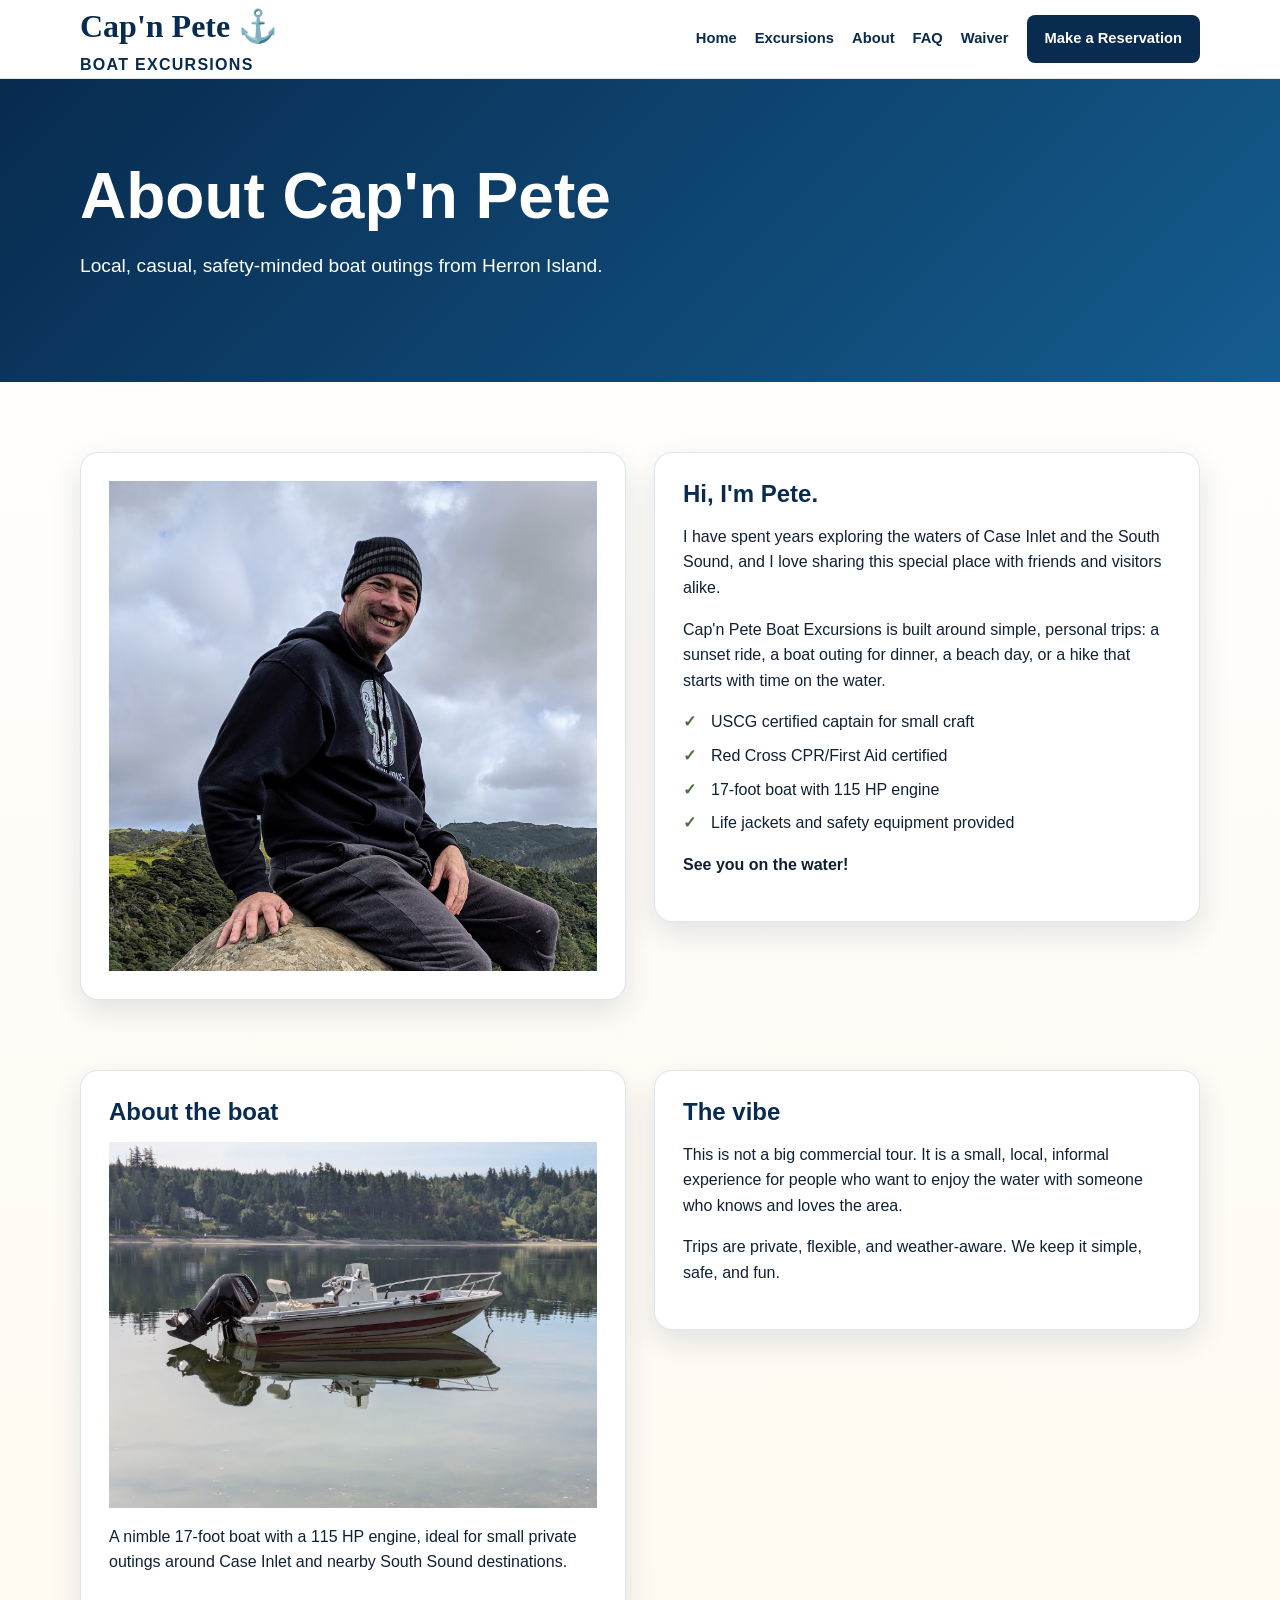
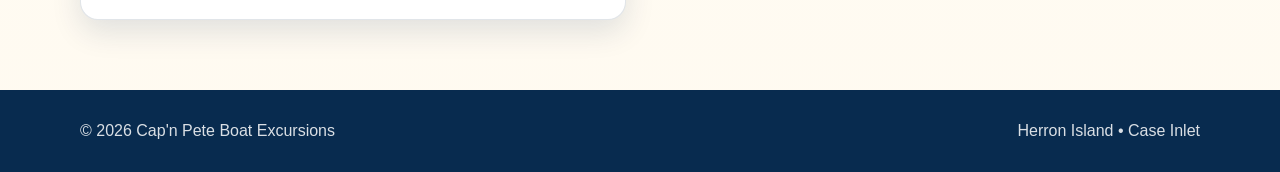
==== about.html @ d1544756 "Add files via upload" ====
<!doctype html><html lang="en"><head>
    <link rel="icon" href="images/favicon.png">
    <meta charset="utf-8"><meta name="viewport" content="width=device-width, initial-scale=1"><title>About Cap'n Pete</title><link rel="stylesheet" href="styles.css"></head><body>
<header class="site-header"><div class="container nav"><a class="logo" href="index.html"><span>Cap'n Pete ⚓</span>Boat Excursions</a><nav class="nav-links"><a href="index.html">Home</a><a href="excursions.html">Excursions</a><a href="about.html">About</a><a href="faq.html">FAQ</a><a href="waiver.html">Waiver</a><a href="contact.html" class="button">Make a Reservation</a></nav></div></header>
<main><section class="page-hero"><div class="container"><h1>About Cap'n Pete</h1><p>Local, casual, safety-minded boat outings from Herron Island.</p></div></section>
<section class="section"><div class="container two-col"><div class="panel"><img src="images/captain-pete.png" alt="Cap'n Pete smiling on a deck"></div><div class="panel"><h2>Hi, I'm Pete.</h2><p>I have spent years exploring the waters of Case Inlet and the South Sound, and I love sharing this special place with friends and visitors alike.</p><p>Cap'n Pete Boat Excursions is built around simple, personal trips: a sunset ride, a boat outing for dinner, a beach day, or a hike that starts with time on the water.</p><ul class="check"><li>USCG certified captain for small craft</li><li>Red Cross CPR/First Aid certified</li><li>17-foot boat with 115 HP engine</li><li>Life jackets and safety equipment provided</li></ul><p><strong>See you on the water!</strong></p></div></div></section>
<section class="section" style="padding-top:0"><div class="container two-col"><div class="panel"><h2>About the boat</h2><img src="images/boat-profile.png" alt="17-foot boat on calm water"><p>A nimble 17-foot boat with a 115 HP engine, ideal for small private outings around Case Inlet and nearby South Sound destinations.</p></div><div class="panel"><h2>The vibe</h2><p>This is not a big commercial tour. It is a small, local, informal experience for people who want to enjoy the water with someone who knows and loves the area.</p><p>Trips are private, flexible, and weather-aware. We keep it simple, safe, and fun.</p></div></div></section>
</main><footer class="footer"><div class="container footer-inner"><div>© 2026 Cap'n Pete Boat Excursions</div><div>Herron Island • Case Inlet</div></div></footer></body></html>
---- styles.css ----
:root {
  --navy: #082b4f;
  --blue: #145c8f;
  --sky: #dbeefb;
  --cream: #fffaf0;
  --sand: #f3eadc;
  --green: #4d6b3f;
  --gold: #e7b54b;
  --ink: #102033;
  --muted: #5d6b78;
  --white: #ffffff;
  --shadow: 0 12px 30px rgba(8, 43, 79, 0.12);
  --radius: 18px;
}

* { box-sizing: border-box; }
html { scroll-behavior: smooth; }
body {
  margin: 0;
  font-family: Arial, Helvetica, sans-serif;
  color: var(--ink);
  background: linear-gradient(180deg, #fff 0%, var(--cream) 100%);
  line-height: 1.6;
}
img { max-width: 100%; display: block; }
a { color: var(--blue); text-decoration: none; }
a:hover { text-decoration: underline; }
.container { width: min(1120px, calc(100% - 32px)); margin: 0 auto; }

.site-header {
  position: sticky;
  top: 0;
  z-index: 10;
  background: rgba(255,255,255,.95);
  backdrop-filter: blur(10px);
  border-bottom: 1px solid rgba(8,43,79,.12);
}
.nav {
  min-height: 78px;
  display: flex;
  justify-content: space-between;
  align-items: center;
  gap: 24px;
}
.logo { color: var(--navy); font-weight: 800; letter-spacing: .08em; text-transform: uppercase; }
.logo span { display: block; font-family: Georgia, serif; font-size: 2rem; letter-spacing: 0; text-transform: none; }
.nav-links { display: flex; gap: 18px; align-items: center; flex-wrap: wrap; justify-content: flex-end; }
.nav-links a { color: var(--navy); font-weight: 700; font-size: .92rem; }
.button, button {
  display: inline-block;
  background: var(--navy);
  color: var(--white) !important;
  border: 0;
  padding: 12px 18px;
  border-radius: 8px;
  font-weight: 800;
  cursor: pointer;
  text-decoration: none !important;
}
.button.secondary { background: var(--green); }
.button.light { background: var(--white); color: var(--navy) !important; }

.hero {
  min-height: 620px;
  display: flex;
  align-items: center;
  background-image: linear-gradient(90deg, rgba(8,43,79,.78) 0%, rgba(8,43,79,.42) 45%, rgba(8,43,79,.08) 100%), url('images/hero-boat.png');
  background-size: cover;
  background-position: center;
  color: white;
}
.hero-card { max-width: 620px; padding: 72px 0; }
.eyebrow { color: var(--gold); text-transform: uppercase; font-weight: 900; letter-spacing: .14em; }
h1, h2, h3 { line-height: 1.1; color: var(--navy); margin: 0 0 16px; }
.hero h1 { color: white; font-size: clamp(3rem, 7vw, 6.4rem); letter-spacing: -0.05em; }
.hero .script { color: var(--gold); font-family: Georgia, serif; font-style: italic; font-size: clamp(2rem, 4vw, 3.2rem); margin-top: -10px; }
.hero p { font-size: 1.25rem; max-width: 520px; }
.hero-actions { display: flex; gap: 12px; flex-wrap: wrap; margin-top: 28px; }

.band { background: var(--navy); color: white; padding: 24px 0; }
.feature-grid { display: grid; grid-template-columns: repeat(4, 1fr); gap: 18px; }
.feature { display: flex; gap: 12px; align-items: flex-start; }
.icon { font-size: 2rem; }
.feature strong { display: block; }
.feature p { margin: 0; color: rgba(255,255,255,.85); }

.section { padding: 70px 0; }
.section-title { text-align: center; margin-bottom: 34px; }
.section-title h2 { font-size: clamp(2rem, 4vw, 3rem); }
.section-title p { color: var(--muted); margin: 0 auto; max-width: 720px; }

.cards { display: grid; grid-template-columns: repeat(4, 1fr); gap: 18px; }
.card {
  background: white;
  border: 1px solid rgba(8,43,79,.12);
  border-radius: var(--radius);
  box-shadow: var(--shadow);
  overflow: hidden;
}
.card-body { padding: 22px; }
.card h3 { font-size: 1.25rem; }
.price { font-size: 2rem; font-weight: 900; color: var(--green); margin: 6px 0; }
.small { color: var(--muted); font-size: .95rem; }
.badge { display: inline-block; padding: 4px 10px; border-radius: 999px; background: var(--sky); color: var(--navy); font-weight: 800; font-size: .8rem; }

.two-col { display: grid; grid-template-columns: 1fr 1fr; gap: 28px; align-items: start; }
.panel { background: white; border: 1px solid rgba(8,43,79,.12); border-radius: var(--radius); padding: 28px; box-shadow: var(--shadow); }
ul.check { padding: 0; list-style: none; }
ul.check li { margin: 8px 0; padding-left: 28px; position: relative; }
ul.check li::before { content: '✓'; position: absolute; left: 0; color: var(--green); font-weight: 900; }

.page-hero { background: linear-gradient(135deg, var(--navy), var(--blue)); color: white; padding: 82px 0; }
.page-hero h1 { color: white; font-size: clamp(2.5rem, 5vw, 4rem); }
.page-hero p { max-width: 760px; font-size: 1.2rem; }

.excursion-detail { display: grid; grid-template-columns: 280px 1fr; gap: 28px; padding: 28px 0; border-bottom: 1px solid rgba(8,43,79,.15); }
.excursion-detail:last-child { border-bottom: 0; }
.meta { background: var(--sand); border-radius: var(--radius); padding: 20px; }
.meta strong { display: block; color: var(--navy); }

form { display: grid; gap: 14px; }
label { font-weight: 800; color: var(--navy); }
input, textarea, select {
  width: 100%; padding: 12px; border-radius: 8px; border: 1px solid rgba(8,43,79,.25); font: inherit;
}
textarea { min-height: 130px; }
.notice { background: var(--sky); border-left: 6px solid var(--blue); padding: 16px; border-radius: 10px; }
.waiver-box { background: #fff; border: 2px solid var(--navy); padding: 28px; border-radius: 12px; }
.signature-grid { display: grid; grid-template-columns: repeat(2, 1fr); gap: 18px; margin-top: 24px; }
.signature-line { border-bottom: 1px solid var(--ink); height: 40px; }

.footer { background: var(--navy); color: rgba(255,255,255,.85); padding: 28px 0; }
.footer a { color: white; }
.footer-inner { display: flex; justify-content: space-between; gap: 18px; flex-wrap: wrap; }

@media (max-width: 900px) {
  .feature-grid, .cards, .two-col { grid-template-columns: 1fr 1fr; }
  .excursion-detail { grid-template-columns: 1fr; }
  .hero { min-height: 560px; background-position: center; }
}
@media (max-width: 640px) {
  .nav { align-items: flex-start; flex-direction: column; padding: 16px 0; }
  .nav-links { justify-content: flex-start; gap: 12px; }
  .feature-grid, .cards, .two-col, .signature-grid { grid-template-columns: 1fr; }
  .hero h1 { font-size: 3.3rem; }
  .hero { min-height: 540px; }
}

@media print {
  .site-header, .footer, .no-print { display: none !important; }
  body { background: white; color: black; }
  .waiver-box { border: 1px solid black; box-shadow: none; }
}
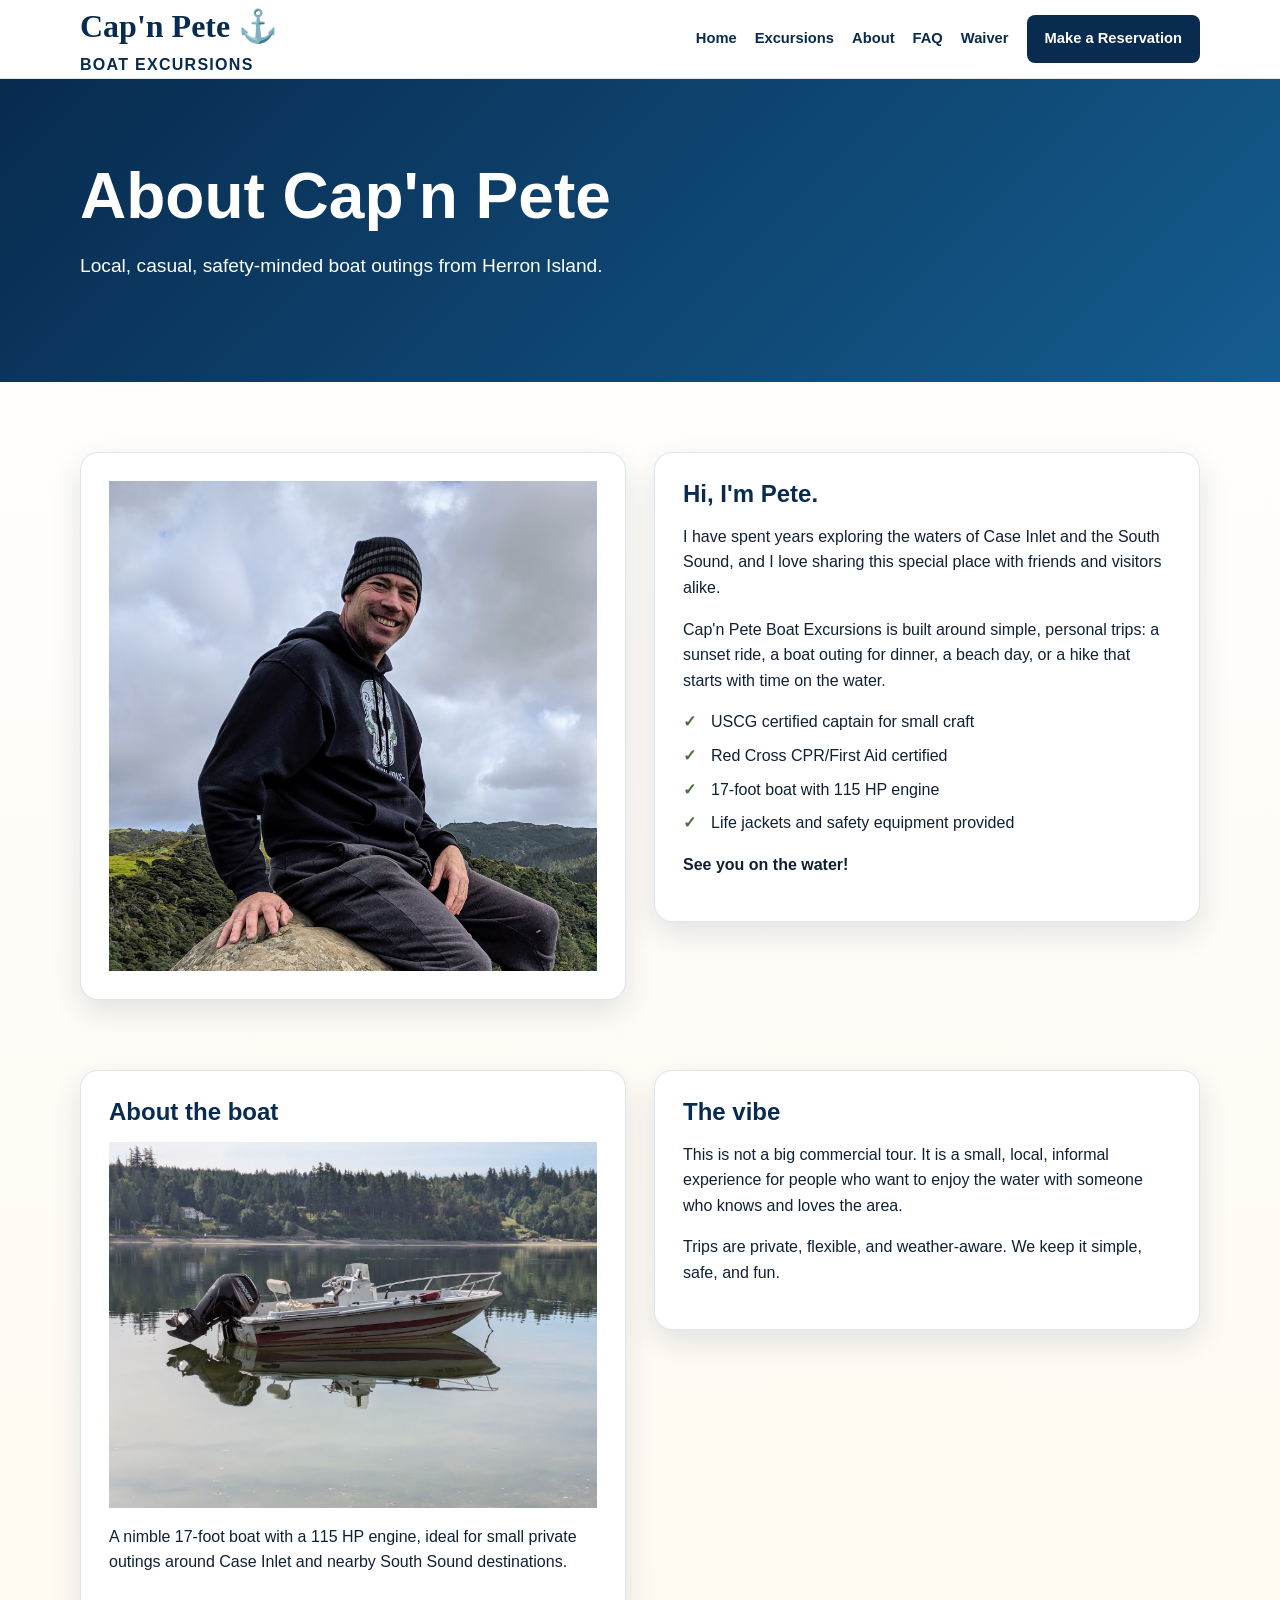
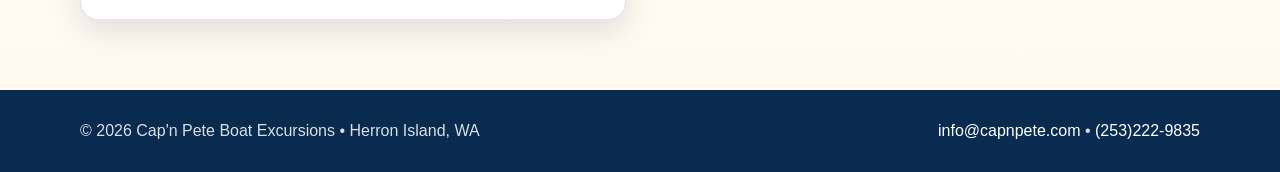
==== commit b03ca1bd: "Add files via upload" ====
--- a/about.html
+++ b/about.html
@@ -5,4 +5,6 @@
 <main><section class="page-hero"><div class="container"><h1>About Cap'n Pete</h1><p>Local, casual, safety-minded boat outings from Herron Island.</p></div></section>
 <section class="section"><div class="container two-col"><div class="panel"><img src="images/captain-pete.png" alt="Cap'n Pete smiling on a deck"></div><div class="panel"><h2>Hi, I'm Pete.</h2><p>I have spent years exploring the waters of Case Inlet and the South Sound, and I love sharing this special place with friends and visitors alike.</p><p>Cap'n Pete Boat Excursions is built around simple, personal trips: a sunset ride, a boat outing for dinner, a beach day, or a hike that starts with time on the water.</p><ul class="check"><li>USCG certified captain for small craft</li><li>Red Cross CPR/First Aid certified</li><li>17-foot boat with 115 HP engine</li><li>Life jackets and safety equipment provided</li></ul><p><strong>See you on the water!</strong></p></div></div></section>
 <section class="section" style="padding-top:0"><div class="container two-col"><div class="panel"><h2>About the boat</h2><img src="images/boat-profile.png" alt="17-foot boat on calm water"><p>A nimble 17-foot boat with a 115 HP engine, ideal for small private outings around Case Inlet and nearby South Sound destinations.</p></div><div class="panel"><h2>The vibe</h2><p>This is not a big commercial tour. It is a small, local, informal experience for people who want to enjoy the water with someone who knows and loves the area.</p><p>Trips are private, flexible, and weather-aware. We keep it simple, safe, and fun.</p></div></div></section>
-</main><footer class="footer"><div class="container footer-inner"><div>© 2026 Cap'n Pete Boat Excursions</div><div>Herron Island • Case Inlet</div></div></footer></body></html>
+</main>
+<footer class="footer"><div class="container footer-inner"><div>© 2026 Cap'n Pete Boat Excursions • Herron Island, WA</div><div><a href="mailto:info@capnpete.com">info@capnpete.com</a> • <a href="tel:12532229835">(253)222-9835</a></div></div></footer>
+</body></html>
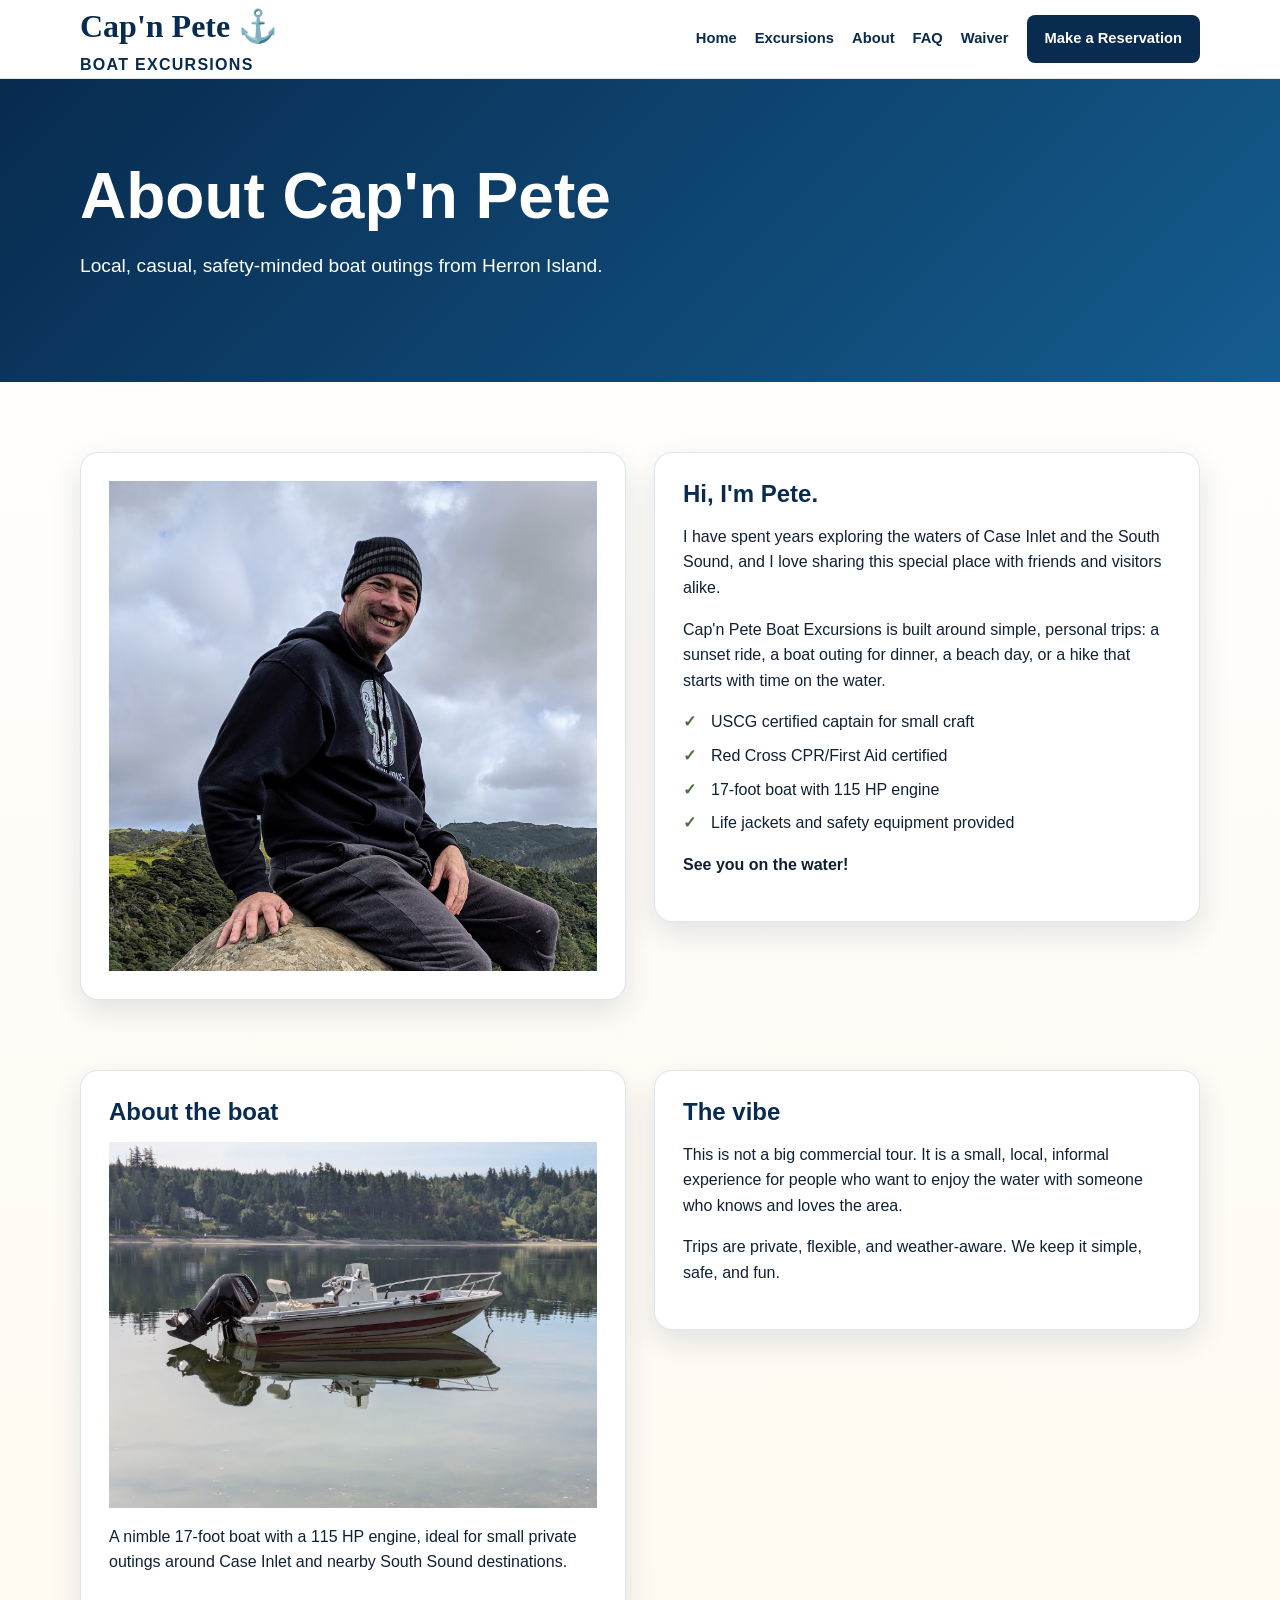
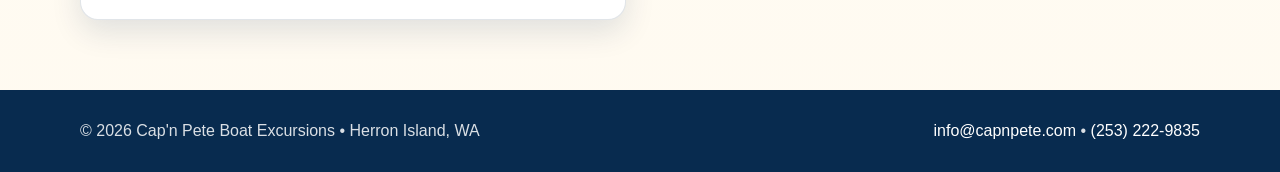
==== commit d82f6041: "Add files via upload" ====
--- a/about.html
+++ b/about.html
@@ -6,5 +6,5 @@
 <section class="section"><div class="container two-col"><div class="panel"><img src="images/captain-pete.png" alt="Cap'n Pete smiling on a deck"></div><div class="panel"><h2>Hi, I'm Pete.</h2><p>I have spent years exploring the waters of Case Inlet and the South Sound, and I love sharing this special place with friends and visitors alike.</p><p>Cap'n Pete Boat Excursions is built around simple, personal trips: a sunset ride, a boat outing for dinner, a beach day, or a hike that starts with time on the water.</p><ul class="check"><li>USCG certified captain for small craft</li><li>Red Cross CPR/First Aid certified</li><li>17-foot boat with 115 HP engine</li><li>Life jackets and safety equipment provided</li></ul><p><strong>See you on the water!</strong></p></div></div></section>
 <section class="section" style="padding-top:0"><div class="container two-col"><div class="panel"><h2>About the boat</h2><img src="images/boat-profile.png" alt="17-foot boat on calm water"><p>A nimble 17-foot boat with a 115 HP engine, ideal for small private outings around Case Inlet and nearby South Sound destinations.</p></div><div class="panel"><h2>The vibe</h2><p>This is not a big commercial tour. It is a small, local, informal experience for people who want to enjoy the water with someone who knows and loves the area.</p><p>Trips are private, flexible, and weather-aware. We keep it simple, safe, and fun.</p></div></div></section>
 </main>
-<footer class="footer"><div class="container footer-inner"><div>© 2026 Cap'n Pete Boat Excursions • Herron Island, WA</div><div><a href="mailto:info@capnpete.com">info@capnpete.com</a> • <a href="tel:12532229835">(253)222-9835</a></div></div></footer>
+<footer class="footer"><div class="container footer-inner"><div>© 2026 Cap'n Pete Boat Excursions • Herron Island, WA</div><div><a href="mailto:info@capnpete.com">info@capnpete.com</a> • <a href="tel:12532229835">(253) 222-9835</a></div></div></footer>
 </body></html>
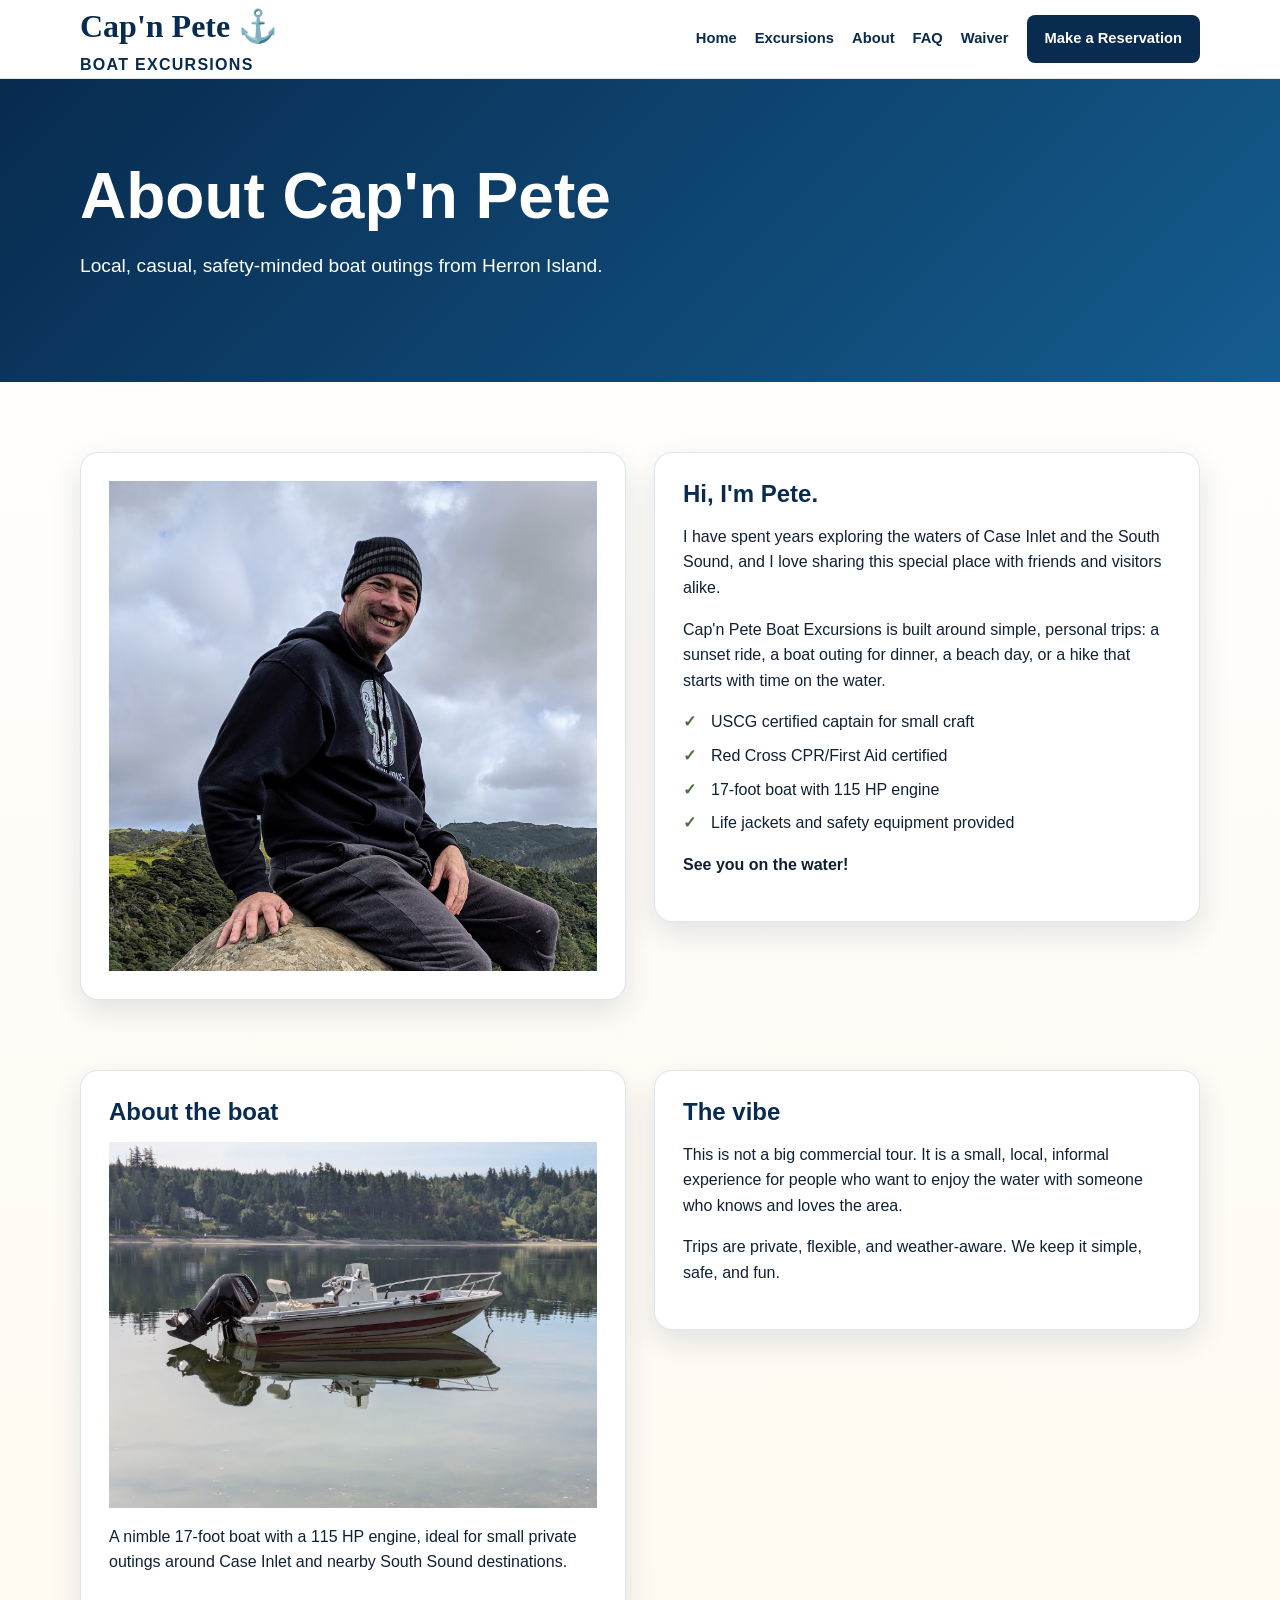
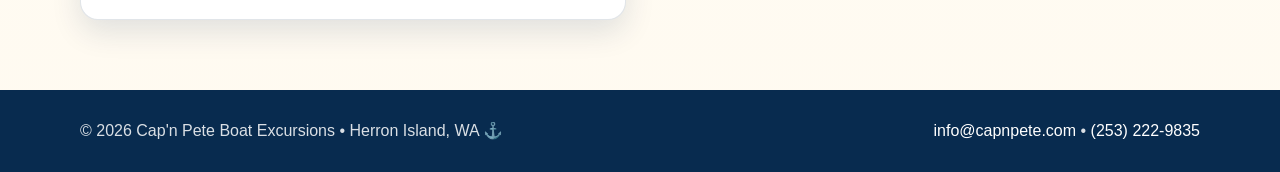
==== commit ff06560e: "Add files via upload" ====
--- a/about.html
+++ b/about.html
@@ -1,10 +1,17 @@
 <!doctype html><html lang="en"><head>
     <link rel="icon" href="images/favicon.png">
     <meta charset="utf-8"><meta name="viewport" content="width=device-width, initial-scale=1"><title>About Cap'n Pete</title><link rel="stylesheet" href="styles.css"></head><body>
-<header class="site-header"><div class="container nav"><a class="logo" href="index.html"><span>Cap'n Pete ⚓</span>Boat Excursions</a><nav class="nav-links"><a href="index.html">Home</a><a href="excursions.html">Excursions</a><a href="about.html">About</a><a href="faq.html">FAQ</a><a href="waiver.html">Waiver</a><a href="contact.html" class="button">Make a Reservation</a></nav></div></header>
+<header class="site-header">
+    <div class="container nav">
+        <a class="logo" href="index.html"><span>Cap'n Pete ⚓</span>Boat Excursions</a><nav class="nav-links"><a href="index.html">Home</a><a href="excursions.html">Excursions</a><a href="about.html">About</a><a href="faq.html">FAQ</a><a href="waiver.html">Waiver</a><a href="contact.html" class="button">Make a Reservation</a></nav></div></header>
 <main><section class="page-hero"><div class="container"><h1>About Cap'n Pete</h1><p>Local, casual, safety-minded boat outings from Herron Island.</p></div></section>
 <section class="section"><div class="container two-col"><div class="panel"><img src="images/captain-pete.png" alt="Cap'n Pete smiling on a deck"></div><div class="panel"><h2>Hi, I'm Pete.</h2><p>I have spent years exploring the waters of Case Inlet and the South Sound, and I love sharing this special place with friends and visitors alike.</p><p>Cap'n Pete Boat Excursions is built around simple, personal trips: a sunset ride, a boat outing for dinner, a beach day, or a hike that starts with time on the water.</p><ul class="check"><li>USCG certified captain for small craft</li><li>Red Cross CPR/First Aid certified</li><li>17-foot boat with 115 HP engine</li><li>Life jackets and safety equipment provided</li></ul><p><strong>See you on the water!</strong></p></div></div></section>
 <section class="section" style="padding-top:0"><div class="container two-col"><div class="panel"><h2>About the boat</h2><img src="images/boat-profile.png" alt="17-foot boat on calm water"><p>A nimble 17-foot boat with a 115 HP engine, ideal for small private outings around Case Inlet and nearby South Sound destinations.</p></div><div class="panel"><h2>The vibe</h2><p>This is not a big commercial tour. It is a small, local, informal experience for people who want to enjoy the water with someone who knows and loves the area.</p><p>Trips are private, flexible, and weather-aware. We keep it simple, safe, and fun.</p></div></div></section>
 </main>
-<footer class="footer"><div class="container footer-inner"><div>© 2026 Cap'n Pete Boat Excursions • Herron Island, WA</div><div><a href="mailto:info@capnpete.com">info@capnpete.com</a> • <a href="tel:12532229835">(253) 222-9835</a></div></div></footer>
+<footer class="footer">
+    <div class="container footer-inner">
+        <div>© 2026 Cap'n Pete Boat Excursions • Herron Island, WA <a class="plainlink" href="admin.html">⚓</a></div>
+        <div><a href="mailto:info@capnpete.com">info@capnpete.com</a> • <a href="tel:12532229835">(253) 222-9835</a></div>
+    </div>
+</footer>
 </body></html>
--- a/styles.css
+++ b/styles.css
@@ -27,6 +27,16 @@
 a:hover { text-decoration: underline; }
 .container { width: min(1120px, calc(100% - 32px)); margin: 0 auto; }
 
+.plainlink,
+.plainlink:link,
+.plainlink:visited,
+.plainlink:hover,
+.plainlink:active,
+.plainlink:focus {
+    color: inherit;
+    text-decoration: none;
+    cursor: default;
+}
 .site-header {
   position: sticky;
   top: 0;
